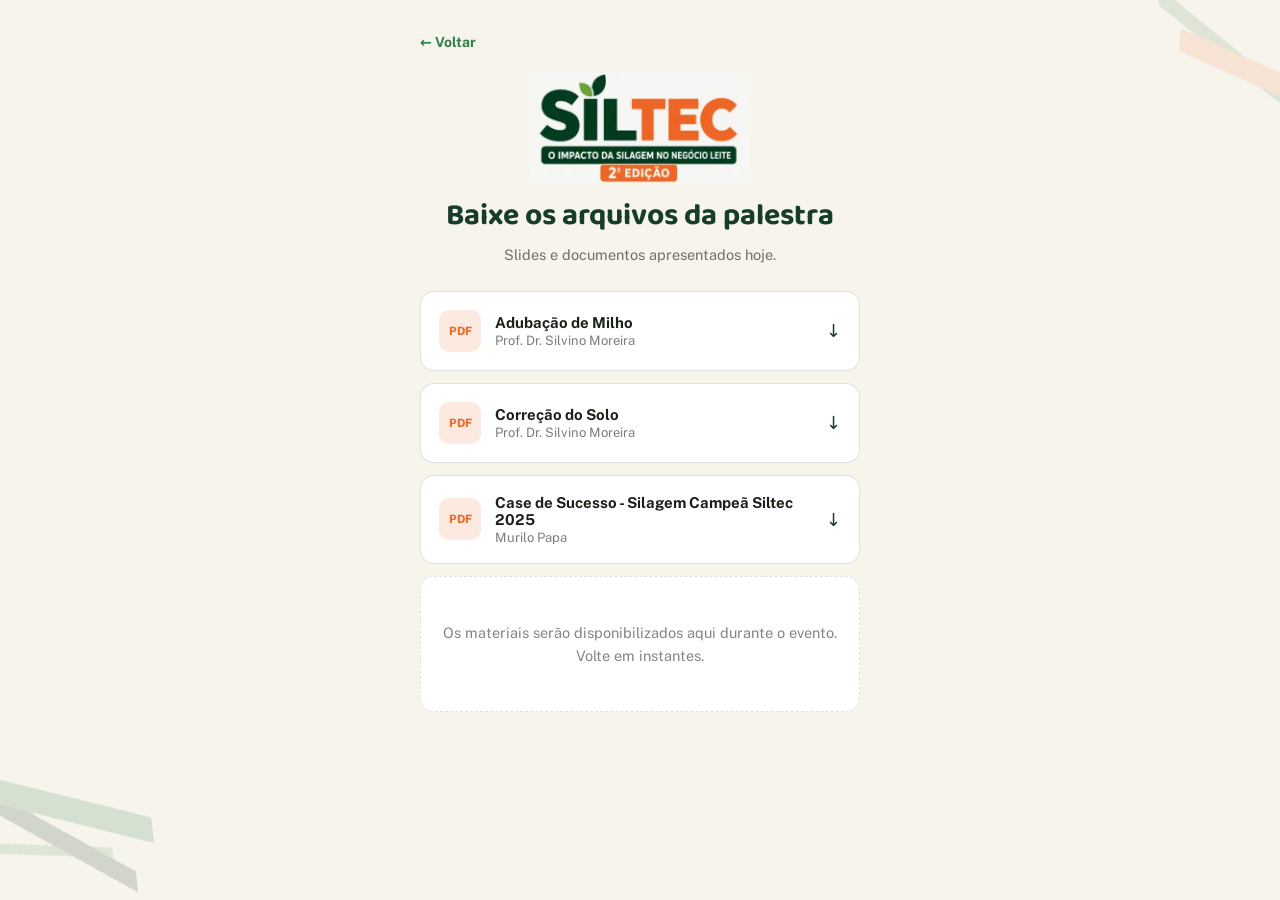
==== downloads.html @ ac6154fd "Update downloads.html" ====
<!DOCTYPE html>
<html lang="pt-BR">
<head>
<meta charset="UTF-8">
<meta name="viewport" content="width=device-width, initial-scale=1.0, maximum-scale=1">
<title>Materiais · SILTEC 2ª Edição</title>
<link rel="preconnect" href="https://fonts.googleapis.com">
<link rel="preconnect" href="https://fonts.gstatic.com" crossorigin>
<link href="https://fonts.googleapis.com/css2?family=Baloo+2:wght@600;700;800&family=Public+Sans:wght@400;500;600;700&display=swap" rel="stylesheet">
<link rel="stylesheet" href="styles.css">
<style>
  .file{
    display:flex; align-items:center; gap:14px;
    padding:18px; border-radius:14px;
    background:var(--paper); border:1px solid var(--line);
    text-decoration:none; color:var(--ink);
    margin-bottom:12px;
    transition:transform .15s ease, box-shadow .15s ease;
  }
  .file:active{ transform:scale(0.98); }
  .file:hover{ box-shadow:0 8px 20px -12px rgba(22,60,42,0.35); }
  .file .icon{
    flex-shrink:0; width:42px; height:42px; border-radius:10px;
    background:rgba(234,106,46,0.14); color:var(--orange);
    display:flex; align-items:center; justify-content:center;
    font-weight:800; font-size:11.5px;
  }
  .file .meta{ flex:1; min-width:0; }
  .file .meta .name{ font-weight:700; font-size:15px; }
  .file .meta .desc{ font-size:13px; color:rgba(27,33,25,0.58); margin-top:2px; }
  .file .dl{ font-size:18px; color:var(--green-deep); flex-shrink:0; }
  .empty{
    text-align:center; padding:44px 20px;
    border:1.5px dashed var(--line); border-radius:14px;
    color:rgba(27,33,25,0.55); font-size:14.5px; line-height:1.6;
    background:var(--paper);
  }
  .page-title{ text-align:center; margin-bottom:28px; }
  .page-title h2{
    font-family:'Baloo 2', sans-serif; font-weight:700;
    font-size:clamp(24px,6vw,30px); color:var(--green-deep); margin:0 0 6px;
  }
  .page-title p{ font-size:14.5px; color:rgba(27,33,25,0.62); margin:0; }
</style>
</head>
<body>
  <div class="wrap">
    <a class="back" href="index.html">← Voltar</a>
    <div class="mini-brand">
      <img src="logosiltec.jpg" alt="SILTEC 2ª Edição" class="mini-logo">
    </div>

    <div class="page-title">
      <h2>Baixe os arquivos da palestra</h2>
      <p>Slides e documentos apresentados hoje.</p>
    </div>

    <!-- ======================================================
         EDITE A LISTA ABAIXO: adicione um bloco <a class="file">
         para cada PDF, apontando para o arquivo dentro da pasta
         /materiais (ex: materiais/slides.pdf).
    ======================================================= -->
<a class="file" href="materiais/Adubação-milho-Siltec-13-Agosto 2026.pdf" download>
  <div class="icon">PDF</div>
  <div class="meta">
    <div class="name">Adubação de Milho</div>
    <div class="desc">Prof. Dr. Silvino Moreira</div>
  </div>
  <div class="dl">↓</div>
</a>

    <a class="file" href="materiais/Correcao Solo- Silvino Moreira - 13 agosto -2026.pdf" download>
  <div class="icon">PDF</div>
  <div class="meta">
    <div class="name">Correção do Solo</div>
    <div class="desc">Prof. Dr. Silvino Moreira</div>
  </div>
  <div class="dl">↓</div>
</a>

  <a class="file" href="materiais/caso-successo-Murilo-Papapdf" download>
  <div class="icon">PDF</div>
  <div class="meta">
    <div class="name">Case de Sucesso - Silagem Campeã Siltec 2025</div>
    <div class="desc">Murilo Papa</div>
  </div>
  <div class="dl">↓</div>
</a>

    
    <div id="fileList">
      <!-- Exemplo (remova o comentário e ajuste ao subir os PDFs):
      <a class="file" href="materiais/slides-palestra.pdf" download>
        <div class="icon">PDF</div>
        <div class="meta">
          <div class="name">Slides da palestra</div>
          <div class="desc">Apresentação completa · PDF</div>
        </div>
        <div class="dl">↓</div>
      </a>
      -->
    </div>

    <div class="empty" id="emptyMsg">
      Os materiais serão disponibilizados aqui durante o evento.<br>Volte em instantes.
    </div>
  </div>

  <script>
    const list = document.getElementById('fileList');
    const empty = document.getElementById('emptyMsg');
    if (list.querySelectorAll('.file').length > 0) empty.style.display = 'none';
  </script>
</body>
</html>
---- styles.css ----
:root{
  --green-deep:#163C2A;
  --green-mid:#2E7D46;
  --green-soft:#5FA85E;
  --orange:#EA6A2E;
  --orange-soft:#F2955A;
  --cream:#F7F4EC;
  --ink:#1B2119;
  --line: rgba(22,60,42,0.14);
  --paper:#FFFFFF;
}
*{box-sizing:border-box;}
html,body{margin:0;padding:0;}
body{
  min-height:100svh;
  background:var(--cream);
  color:var(--ink);
  font-family:'Public Sans', system-ui, sans-serif;
  position:relative;
  overflow-x:hidden;
}

/* ---- signature: corn-leaf motif in the corners, echoes the invite art ---- */
body::before, body::after{
  content:'';
  position:fixed;
  width:340px;
  height:340px;
  background-repeat:no-repeat;
  pointer-events:none;
  z-index:0;
  opacity:0.9;
}
body::before{
  left:-90px; bottom:-60px;
  background-image:
    linear-gradient(20deg, transparent 46%, var(--green-mid) 46% 52%, transparent 52%),
    linear-gradient(35deg, transparent 46%, var(--green-deep) 46% 51%, transparent 51%),
    linear-gradient(8deg, transparent 46%, var(--green-soft) 46% 50%, transparent 50%);
  background-size:70% 100%, 55% 85%, 40% 70%;
  background-position: 0 100%, 30px 100%, 60px 100%;
  transform:rotate(-6deg);
  opacity:0.16;
}
body::after{
  right:-100px; top:-70px;
  background-image:
    linear-gradient(200deg, transparent 46%, var(--orange) 46% 52%, transparent 52%),
    linear-gradient(215deg, transparent 46%, var(--green-mid) 46% 51%, transparent 51%);
  background-size:60% 90%, 45% 70%;
  background-position: 100% 0, 60% 10px;
  transform:rotate(4deg);
  opacity:0.12;
}
.wrap{ position:relative; z-index:1; max-width:480px; margin:0 auto; padding:32px 20px 60px; }

/* ---- brand block ---- */
.brand{ text-align:center; }
.brand .tag{
  display:inline-flex; align-items:center; gap:8px;
  border:1.5px solid var(--ink);
  border-radius:999px;
  padding:6px 18px;
  font-size:11.5px;
  font-weight:700;
  letter-spacing:0.18em;
  text-transform:uppercase;
  margin-bottom:18px;
  background:var(--paper);
}
.wordmark{
  font-family:'Baloo 2', sans-serif;
  font-weight:800;
  font-size:clamp(48px, 15vw, 76px);
  line-height:0.85;
  letter-spacing:-0.01em;
  margin:0 0 18px;
}
.wordmark .sil{ color:var(--green-mid); }
.wordmark .tec{ color:var(--orange); }

.pill-dark{
  display:inline-block;
  background:var(--green-deep);
  color:var(--cream);
  font-weight:700;
  font-size:13px;
  letter-spacing:0.01em;
  padding:11px 20px;
  border-radius:999px;
  margin-bottom:12px;
}
.pill-orange{
  display:inline-block;
  background:var(--orange);
  color:#fff;
  font-weight:800;
  font-size:12.5px;
  letter-spacing:0.04em;
  padding:7px 18px;
  border-radius:999px;
  margin-bottom:26px;
}

.logo-siltec{ max-width:320px; width:100%; height:auto; display:block; margin:0 auto 18px; }
.lead{ font-size:15px; line-height:1.55; color:rgba(27,33,25,0.72); margin:0 0 6px; max-width:380px; margin-left:auto; margin-right:auto; }
.programacao-img{ max-width:100%; width:100%; height:auto; display:block; border-radius:14px; margin:0 auto 8px; }
.logo-somma{ max-width:160px; width:100%; height:auto; display:block; margin:0 auto; }

.section-title{
  font-family:'Baloo 2', sans-serif;
  font-weight:700;
  font-size:20px;
  color:var(--green-deep);
  text-align:center;
  margin:36px 0 16px;
}

.sponsor-grid{
  display:grid;
  grid-template-columns:1fr 1fr;
  gap:12px;
  margin-bottom:8px;
}
.sponsor-cell{
  background:var(--paper);
  border:1px solid var(--line);
  border-radius:14px;
  height:96px;
  display:flex;
  align-items:center;
  justify-content:center;
  padding:14px;
  overflow:hidden;
}
.apoio-cell{
  background:var(--paper);
  border:1px solid var(--line);
  border-radius:14px;
  padding:16px;
  display:flex;
  align-items:center;
  justify-content:center;
}
.apoio-cell img{ max-width:100%; height:auto; display:block; }

.sponsor-grid-3{
  grid-template-columns:1fr 1fr 1fr;
  gap:10px;
}
.sponsor-grid-3 .sponsor-cell{
  height:78px;
  padding:10px;
}
.sponsor-cell img{
  max-width:100%;
  max-height:100%;
  width:auto;
  height:auto;
  object-fit:contain;
}

/* mini brand header for sub-pages */
.mini-brand{ display:flex; align-items:center; justify-content:center; gap:10px; margin-bottom:8px; }
.mini-wordmark{
  font-family:'Baloo 2', sans-serif;
  font-weight:800;
  font-size:26px;
  letter-spacing:-0.01em;
}
.mini-wordmark .sil{ color:var(--green-mid); }
.mini-wordmark .tec{ color:var(--orange); }
.mini-edition{
  font-size:10.5px; font-weight:700; color:var(--orange);
  border:1.3px solid var(--orange); border-radius:999px;
  padding:3px 9px; letter-spacing:0.02em;
}

.mini-logo{ max-width:220px; width:100%; height:auto; display:block; margin:0 auto; }

/* ---- meta row: date / location ---- */
.meta-row{
  display:flex;
  gap:10px;
  background:var(--paper);
  border:1px solid var(--line);
  border-radius:16px;
  padding:16px;
  margin:6px 0 26px;
  text-align:left;
}
.meta-item{ flex:1; display:flex; gap:10px; align-items:flex-start; }
.meta-item .ico{
  flex-shrink:0; width:34px; height:34px; border-radius:9px;
  background:rgba(46,125,70,0.12); color:var(--green-mid);
  display:flex; align-items:center; justify-content:center;
}
.meta-item .lbl{ font-size:10.5px; font-weight:700; letter-spacing:0.08em; text-transform:uppercase; color:var(--green-mid); }
.meta-item .val{ font-size:13.5px; font-weight:700; color:var(--ink); line-height:1.3; margin-top:1px; }
.meta-div{ width:1px; background:var(--line); margin:2px 0; }

/* ---- feature chips ---- */
.chips{
  display:flex;
  background:var(--green-deep);
  border-radius:16px;
  padding:16px 10px;
  margin-bottom:28px;
}
.chip{ flex:1; text-align:center; color:var(--cream); }
.chip .ico{ margin:0 auto 8px; width:30px; height:30px; color:var(--green-soft); }
.chip .lbl{ font-size:11px; font-weight:700; line-height:1.25; }

/* ---- horizon divider ---- */
.horizon{ position:relative; height:1px; background:var(--line); margin:0 0 26px; }
.horizon::after{
  content:''; position:absolute; left:50%; top:50%;
  width:8px; height:8px; background:var(--orange); border-radius:50%;
  transform:translate(-50%,-50%);
  box-shadow:0 0 0 6px rgba(234,106,46,0.14);
}

/* ---- buttons ---- */
.actions{ display:flex; flex-direction:column; gap:14px; }
.btn{
  display:flex; align-items:center; justify-content:space-between; gap:14px;
  width:100%; padding:20px 24px; border-radius:14px;
  text-decoration:none; font-weight:700; font-size:17px;
  border:1.5px solid transparent;
  transition:transform .15s ease, box-shadow .15s ease, background .15s ease;
  -webkit-tap-highlight-color:transparent;
}
.btn:active{ transform:scale(0.98); }
.btn-primary{ background:var(--green-deep); color:var(--cream); box-shadow:0 10px 22px -10px rgba(22,60,42,0.55); }
.btn-primary:hover{ background:#0f2c1e; }
.btn-secondary{ background:var(--paper); color:var(--green-deep); border-color:var(--green-deep); }
.btn-secondary:hover{ background:rgba(22,60,42,0.05); }
.btn .label{ text-align:left; }
.btn .label small{ display:block; font-weight:500; font-size:12.5px; opacity:0.75; margin-top:2px; }
.btn .arrow{ font-size:20px; flex-shrink:0; }

.back{
  display:inline-flex; align-items:center; gap:6px; font-size:14px; font-weight:700;
  color:var(--green-mid); text-decoration:none; margin-bottom:22px;
}

footer.brand-footer{
  margin-top:34px; text-align:center;
  display:flex; flex-direction:column; align-items:center; gap:2px;
}
.somma-mark{ font-family:'Baloo 2', sans-serif; font-weight:800; font-size:18px; letter-spacing:-0.01em; }
.somma-mark .s1{ color:var(--green-mid); }
.somma-mark .s2{ color:var(--orange); }
.somma-mark .s3{ color:var(--green-deep); }
.somma-sub{ font-size:10px; font-weight:700; letter-spacing:0.14em; text-transform:uppercase; color:var(--orange-soft); }

@media (prefers-reduced-motion: reduce){ .btn{ transition:none; } }
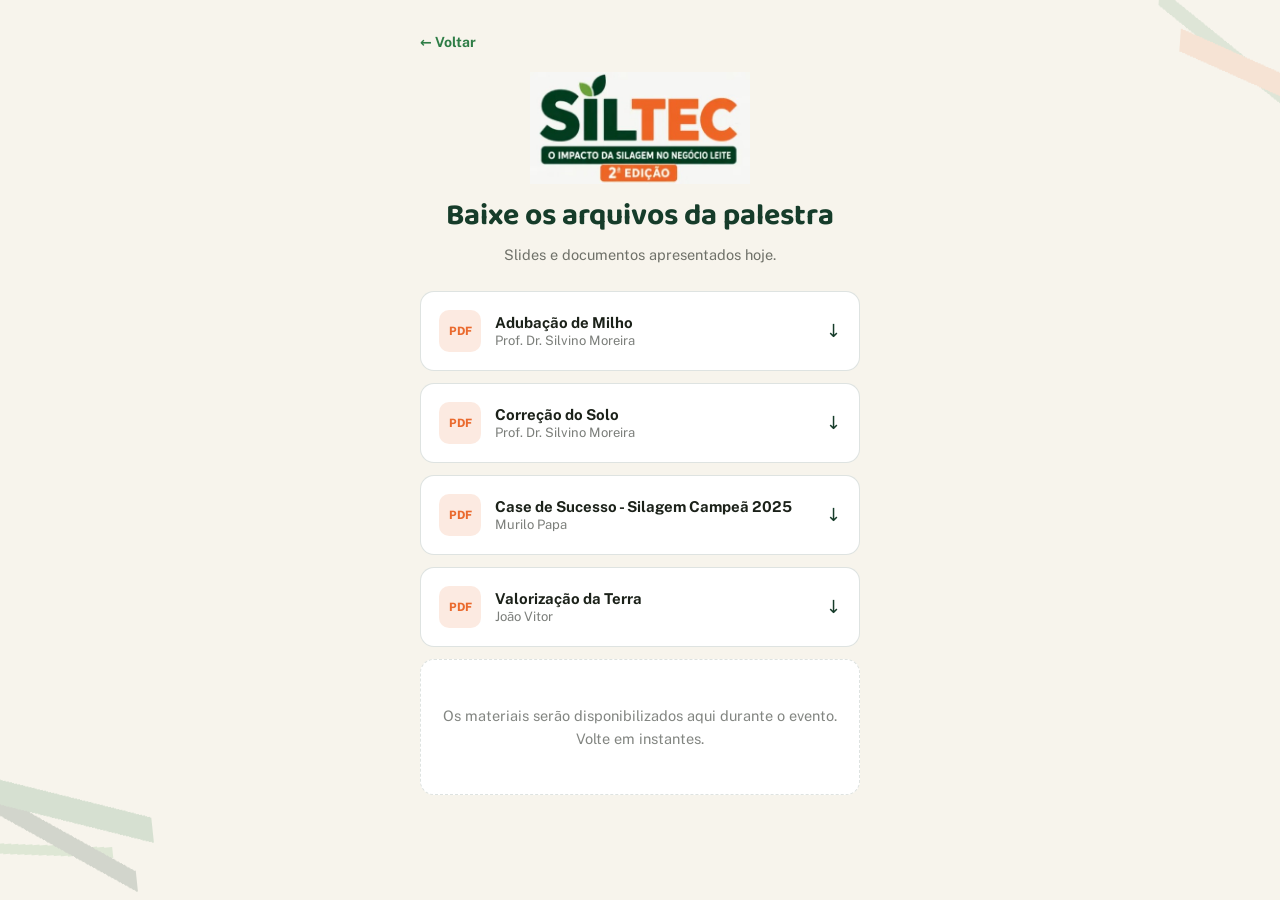
==== commit 652f2191: "Update downloads.html" ====
--- a/downloads.html
+++ b/downloads.html
@@ -78,14 +78,24 @@
   <div class="dl">↓</div>
 </a>
 
-  <a class="file" href="materiais/caso-successo-Murilo-Papapdf" download>
+  <a class="file" href="materiais/caso-successo-Murilo-Papa.pdf" download>
   <div class="icon">PDF</div>
   <div class="meta">
-    <div class="name">Case de Sucesso - Silagem Campeã Siltec 2025</div>
+    <div class="name">Case de Sucesso - Silagem Campeã 2025</div>
     <div class="desc">Murilo Papa</div>
   </div>
   <div class="dl">↓</div>
 </a>
+
+     <a class="file" href="materiais/valorização-terra-joao-vitor.pdf" download>
+  <div class="icon">PDF</div>
+  <div class="meta">
+    <div class="name">Valorização da Terra</div>
+    <div class="desc">João Vitor</div>
+  </div>
+  <div class="dl">↓</div>
+</a>
+
 
     
     <div id="fileList">
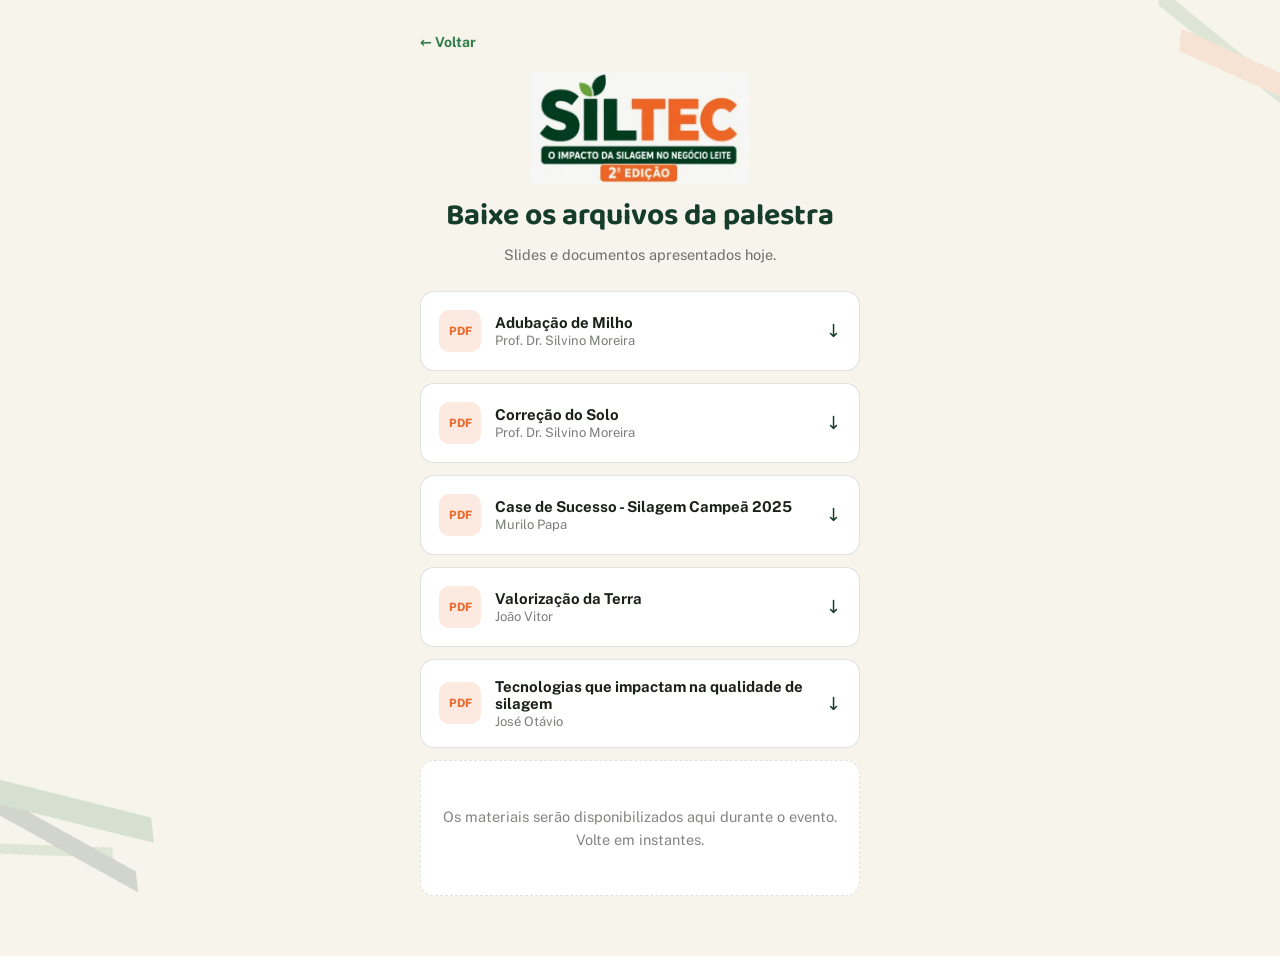
==== commit 57d46fdf: "Update downloads.html" ====
--- a/downloads.html
+++ b/downloads.html
@@ -96,6 +96,14 @@
   <div class="dl">↓</div>
 </a>
 
+    <a class="file" href="materiais/tecnilogias-silagem-josé-Otávio.pdf" download>
+  <div class="icon">PDF</div>
+  <div class="meta">
+    <div class="name">Tecnologias que impactam na qualidade de silagem</div>
+    <div class="desc">José Otávio</div>
+  </div>
+  <div class="dl">↓</div>
+</a>
 
     
     <div id="fileList">
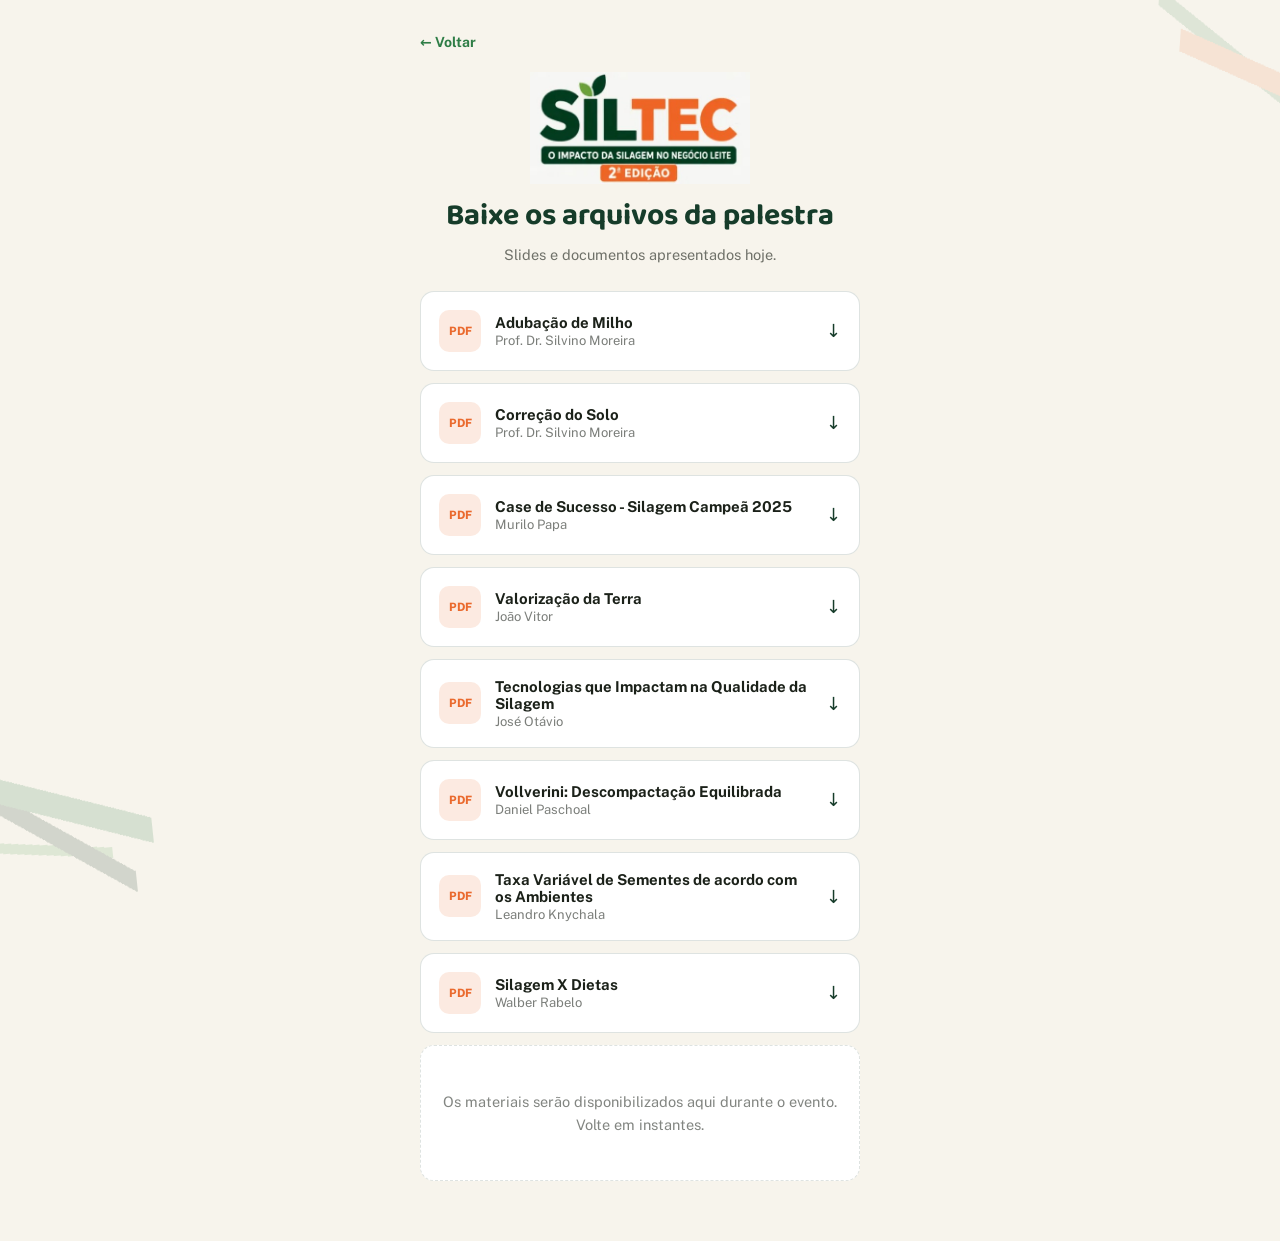
==== commit 65748abc: "Update downloads.html" ====
--- a/downloads.html
+++ b/downloads.html
@@ -99,8 +99,35 @@
     <a class="file" href="materiais/tecnilogias-silagem-josé-Otávio.pdf" download>
   <div class="icon">PDF</div>
   <div class="meta">
-    <div class="name">Tecnologias que impactam na qualidade de silagem</div>
+    <div class="name">Tecnologias que Impactam na Qualidade da Silagem</div>
     <div class="desc">José Otávio</div>
+  </div>
+  <div class="dl">↓</div>
+</a>
+
+<a class="file" href="materiais/vollverini-Decompaction-daniel-paschoal.pdf" download>
+  <div class="icon">PDF</div>
+  <div class="meta">
+    <div class="name">Vollverini: Descompactação Equilibrada</div>
+    <div class="desc">Daniel Paschoal</div>
+  </div>
+  <div class="dl">↓</div>
+</a>
+
+<a class="file" href="materiais/taxa-semente-de-acordo-ambiente-leandro-knychala.pdf" download>
+  <div class="icon">PDF</div>
+  <div class="meta">
+    <div class="name">Taxa Variável de Sementes de acordo com os Ambientes</div>
+    <div class="desc">Leandro Knychala</div>
+  </div>
+  <div class="dl">↓</div>
+</a>
+    
+<a class="file" href="materiais/silagem-dietas-walber-rabelo.pdf" download>
+  <div class="icon">PDF</div>
+  <div class="meta">
+    <div class="name">Silagem X Dietas</div>
+    <div class="desc">Walber Rabelo</div>
   </div>
   <div class="dl">↓</div>
 </a>
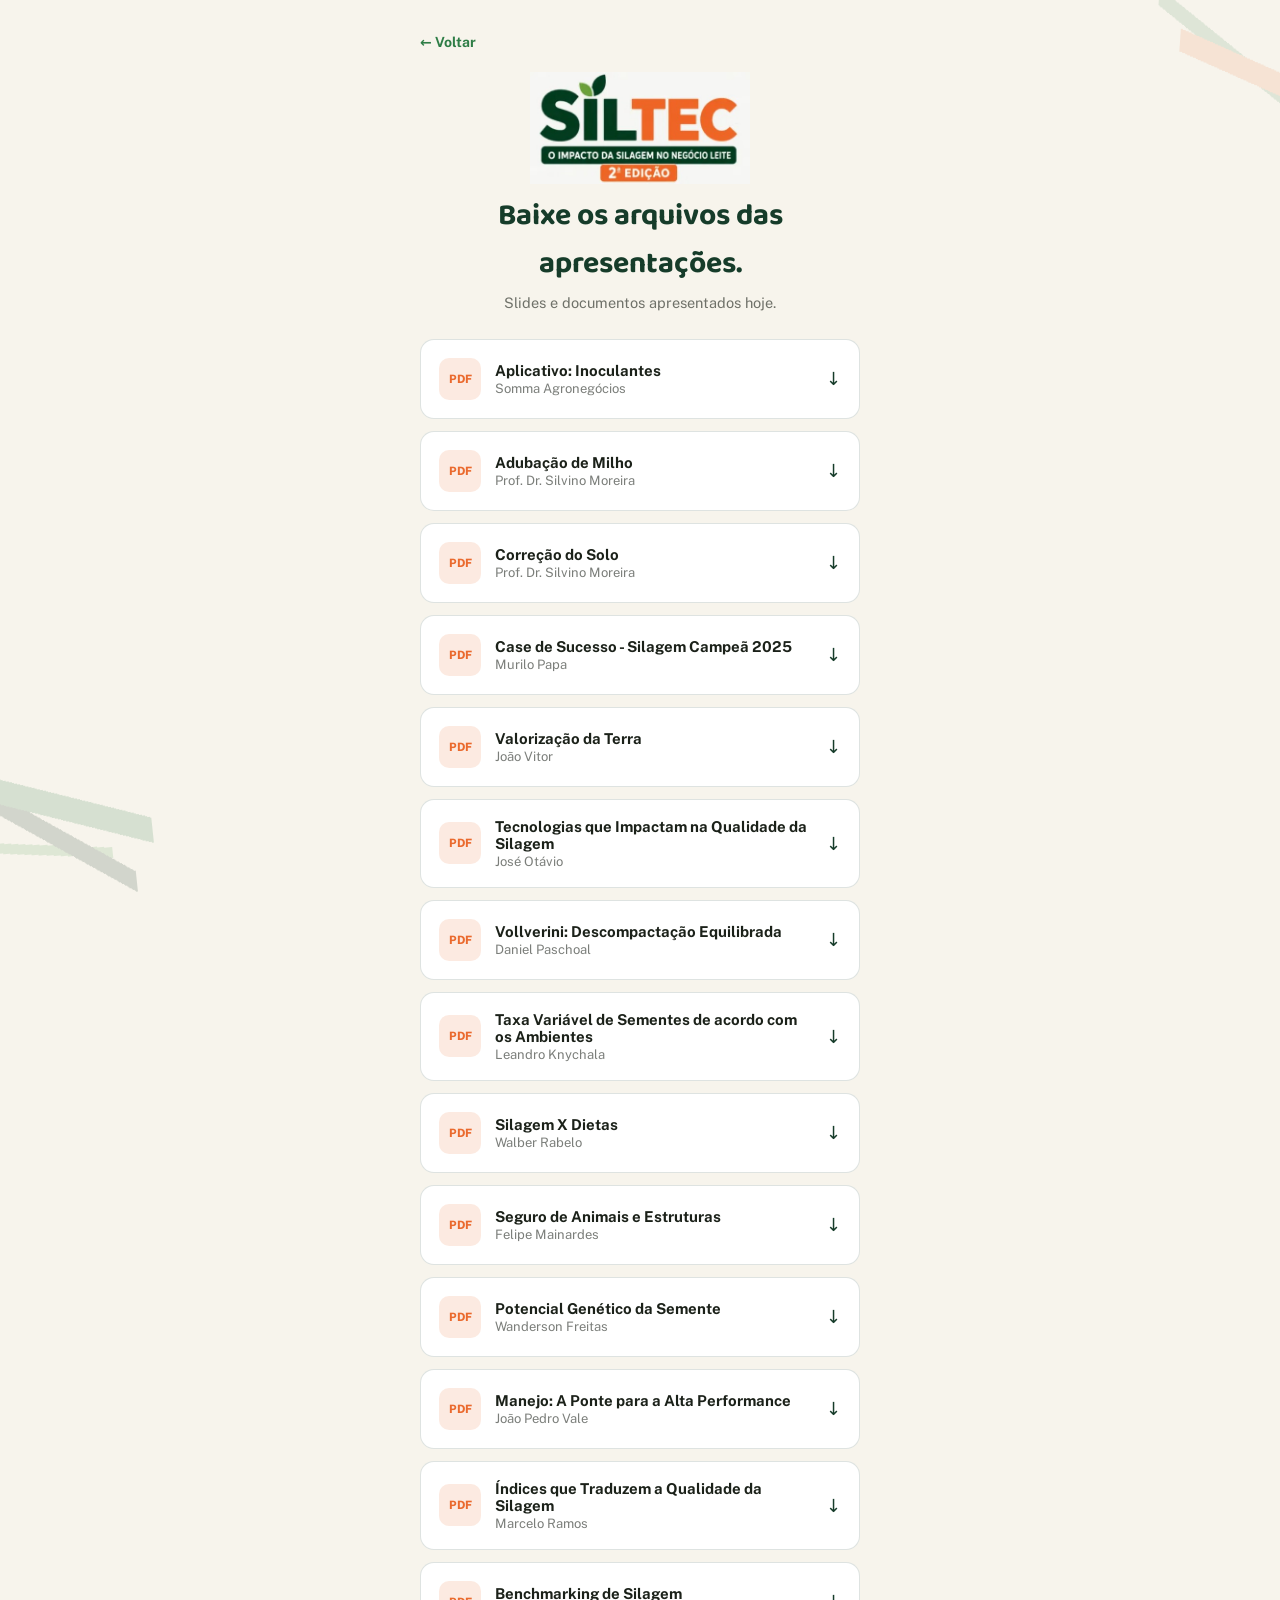
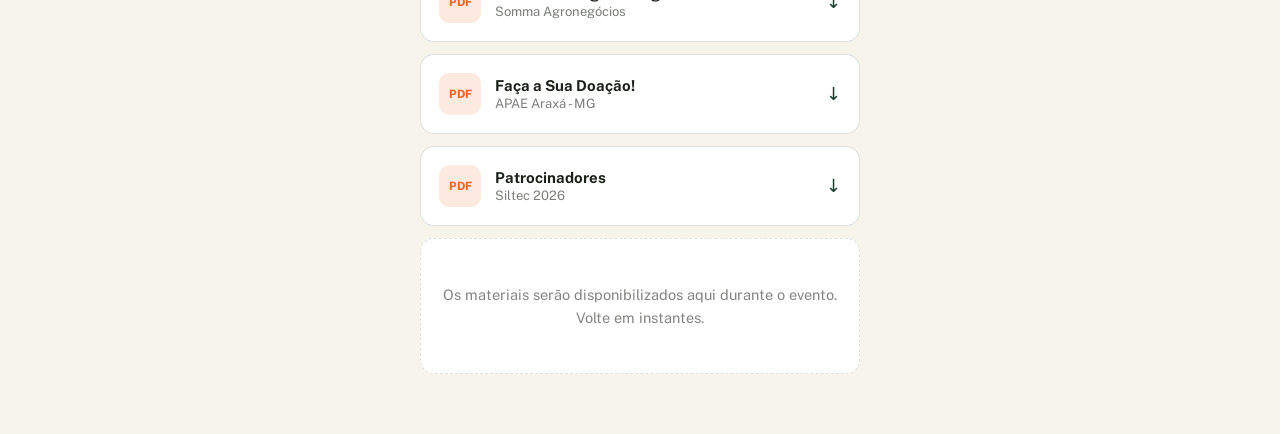
==== commit d2e7339c: "Update downloads.html" ====
--- a/downloads.html
+++ b/downloads.html
@@ -51,7 +51,7 @@
     </div>
 
     <div class="page-title">
-      <h2>Baixe os arquivos da palestra</h2>
+      <h2>Baixe os arquivos das apresentações.</h2>
       <p>Slides e documentos apresentados hoje.</p>
     </div>
 
@@ -60,7 +60,18 @@
          para cada PDF, apontando para o arquivo dentro da pasta
          /materiais (ex: materiais/slides.pdf).
     ======================================================= -->
-<a class="file" href="materiais/Adubação-milho-Siltec-13-Agosto 2026.pdf" download>
+
+    
+     <a class="file" href="materiais/aplicativo-inoculante.pdf" download>
+  <div class="icon">PDF</div>
+  <div class="meta">
+    <div class="name">Aplicativo: Inoculantes</div>
+    <div class="desc">Somma Agronegócios</div>
+  </div>
+  <div class="dl">↓</div>
+</a>        
+    
+    <a class="file" href="materiais/Adubação-milho-Siltec-13-Agosto 2026.pdf" download>
   <div class="icon">PDF</div>
   <div class="meta">
     <div class="name">Adubação de Milho</div>
@@ -132,7 +143,69 @@
   <div class="dl">↓</div>
 </a>
 
-    
+<a class="file" href="materiais/seguro-vacas-general-fields.pdf" download>
+  <div class="icon">PDF</div>
+  <div class="meta">
+    <div class="name">Seguro de Animais e Estruturas</div>
+    <div class="desc">Felipe Mainardes</div>
+  </div>
+  <div class="dl">↓</div>
+</a>
+
+<a class="file" href="materiais/potencial-genetico-da-semente-Wanderson-freitas.pdf" download>
+  <div class="icon">PDF</div>
+  <div class="meta">
+    <div class="name">Potencial Genético da Semente</div>
+    <div class="desc">Wanderson Freitas</div>
+  </div>
+  <div class="dl">↓</div>
+</a>
+
+<a class="file" href="materiais/Manejo-e-alta-performance-joao-pedro-vale.pdf" download>
+  <div class="icon">PDF</div>
+  <div class="meta">
+    <div class="name">Manejo: A Ponte para a Alta Performance</div>
+    <div class="desc">João Pedro Vale</div>
+  </div>
+  <div class="dl">↓</div>
+</a>
+
+    <a class="file" href="materiais/indices-qualidade-silagem-MARCELO-RAMOS.pdf" download>
+  <div class="icon">PDF</div>
+  <div class="meta">
+    <div class="name">Índices que Traduzem a Qualidade da Silagem</div>
+    <div class="desc">Marcelo Ramos</div>
+  </div>
+  <div class="dl">↓</div>
+</a>
+
+<a class="file" href="materiais/benchmarking-somma.pdf" download>
+  <div class="icon">PDF</div>
+  <div class="meta">
+    <div class="name">Benchmarking de Silagem</div>
+    <div class="desc">Somma Agronegócios</div>
+  </div>
+  <div class="dl">↓</div>
+</a>
+    
+<a class="file" href="materiais/APAE-Doação.pdf" download>
+  <div class="icon">PDF</div>
+  <div class="meta">
+    <div class="name">Faça a Sua Doação!</div>
+    <div class="desc">APAE Araxá - MG</div>
+  </div>
+  <div class="dl">↓</div>
+</a>
+
+    <a class="file" href="materiais/patrocinadores.pdf" download>
+  <div class="icon">PDF</div>
+  <div class="meta">
+    <div class="name">Patrocinadores</div>
+    <div class="desc">Siltec 2026</div>
+  </div>
+  <div class="dl">↓</div>
+</a>
+
     <div id="fileList">
       <!-- Exemplo (remova o comentário e ajuste ao subir os PDFs):
       <a class="file" href="materiais/slides-palestra.pdf" download>
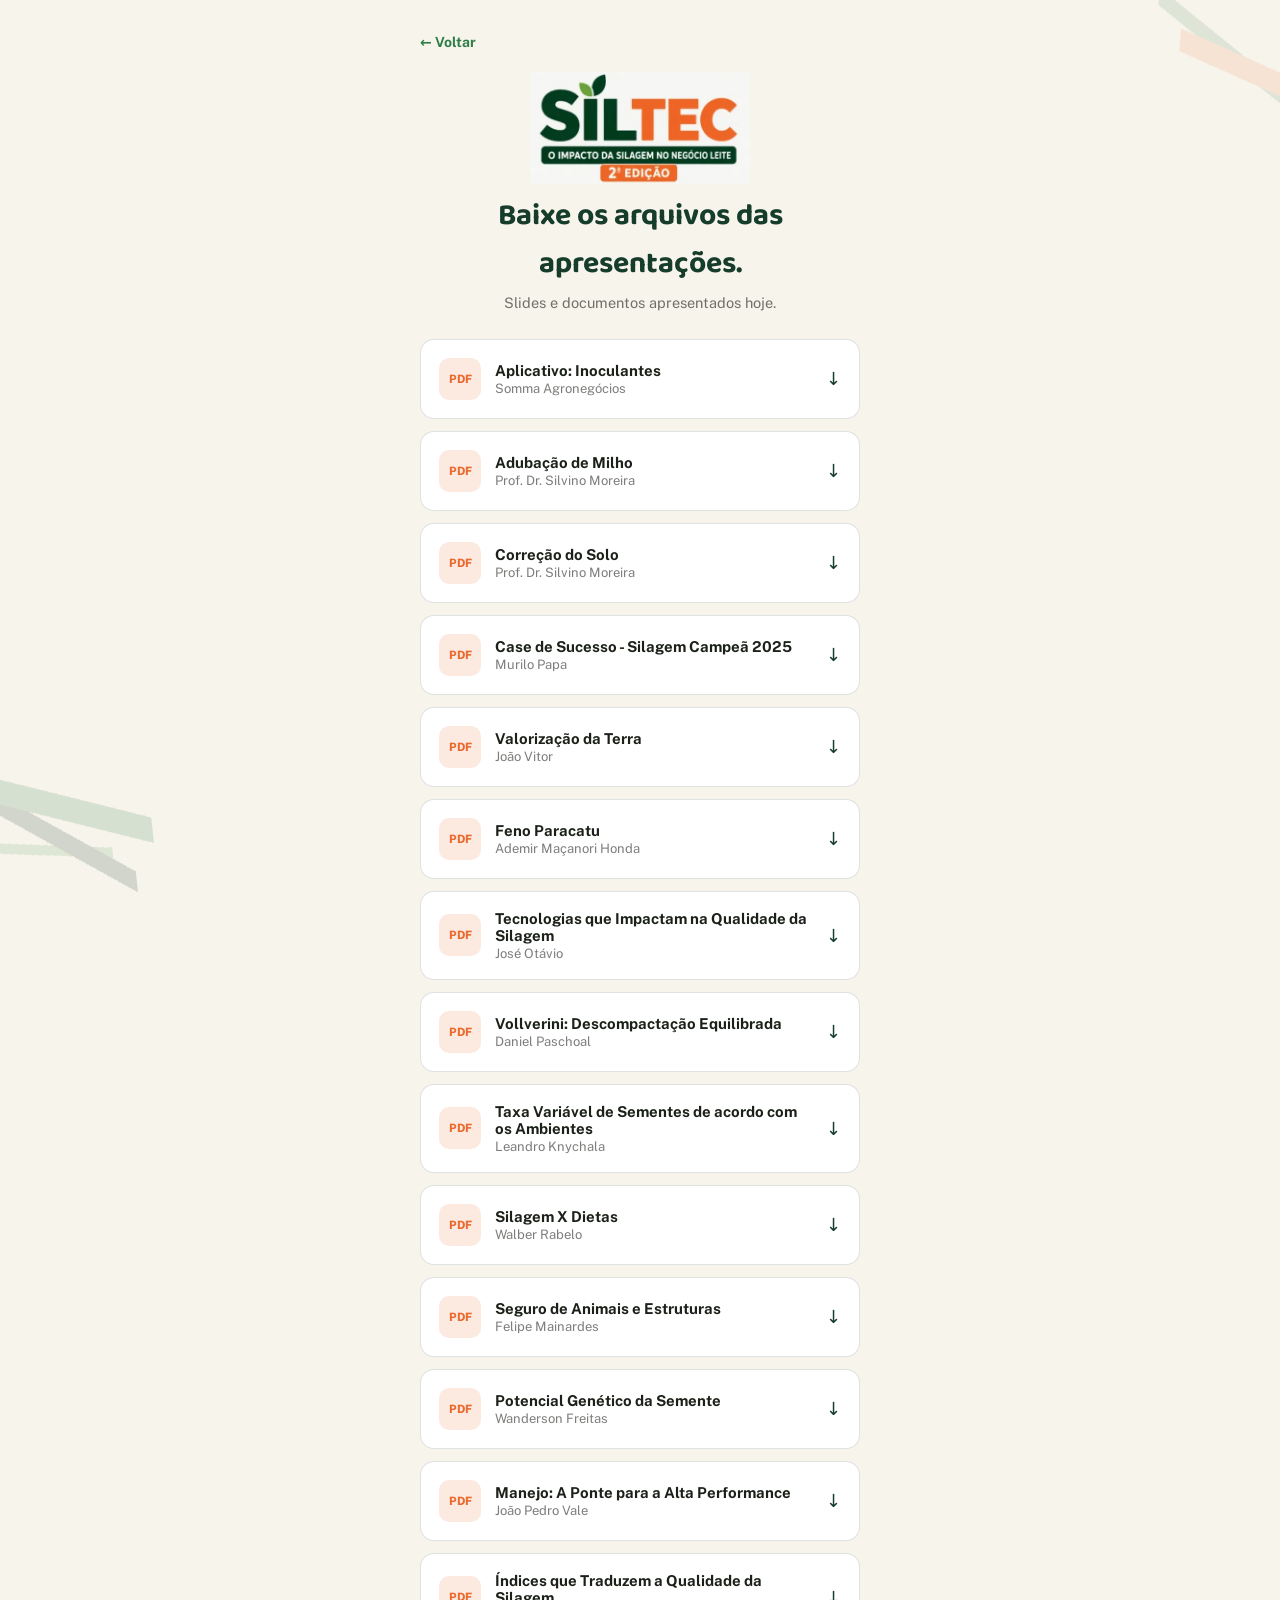
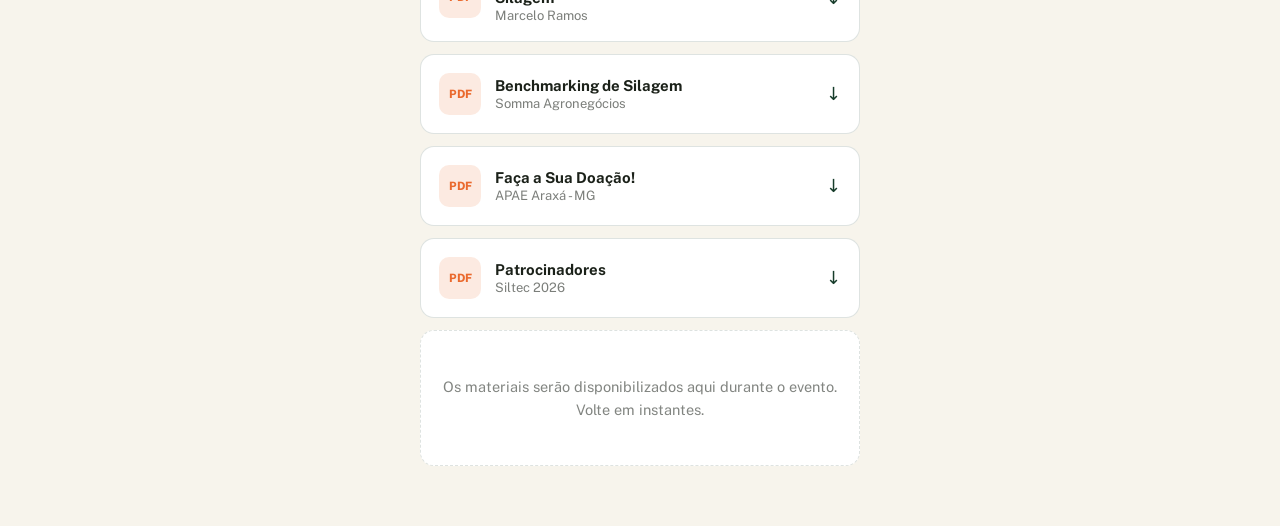
==== commit 1d71d97e: "Update downloads.html" ====
--- a/downloads.html
+++ b/downloads.html
@@ -107,6 +107,20 @@
   <div class="dl">↓</div>
 </a>
 
+
+
+<a class="file" href="materiais/fENO-PARACATU.pdf" download>
+  <div class="icon">PDF</div>
+  <div class="meta">
+    <div class="name">Feno Paracatu</div>
+    <div class="desc">Ademir Maçanori Honda</div>
+  </div>
+  <div class="dl">↓</div>
+</a>
+
+
+
+    
     <a class="file" href="materiais/tecnilogias-silagem-josé-Otávio.pdf" download>
   <div class="icon">PDF</div>
   <div class="meta">
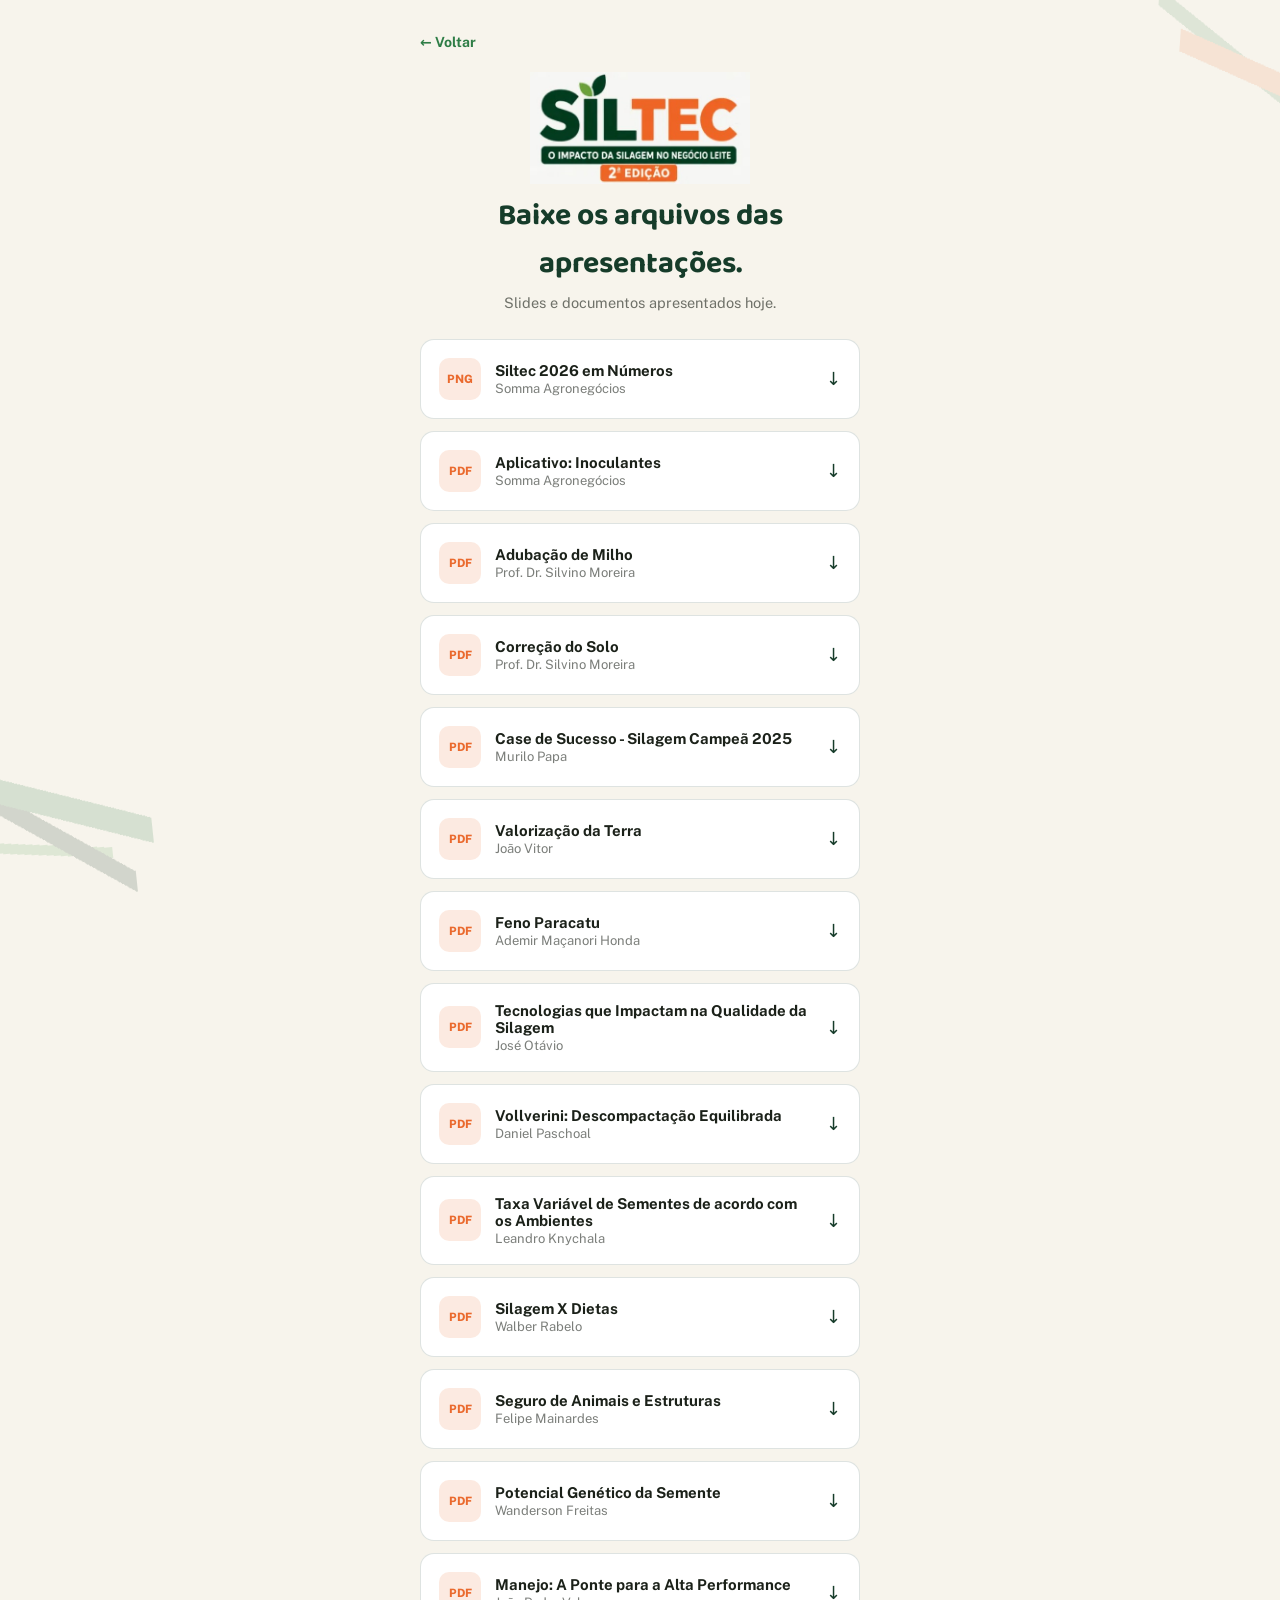
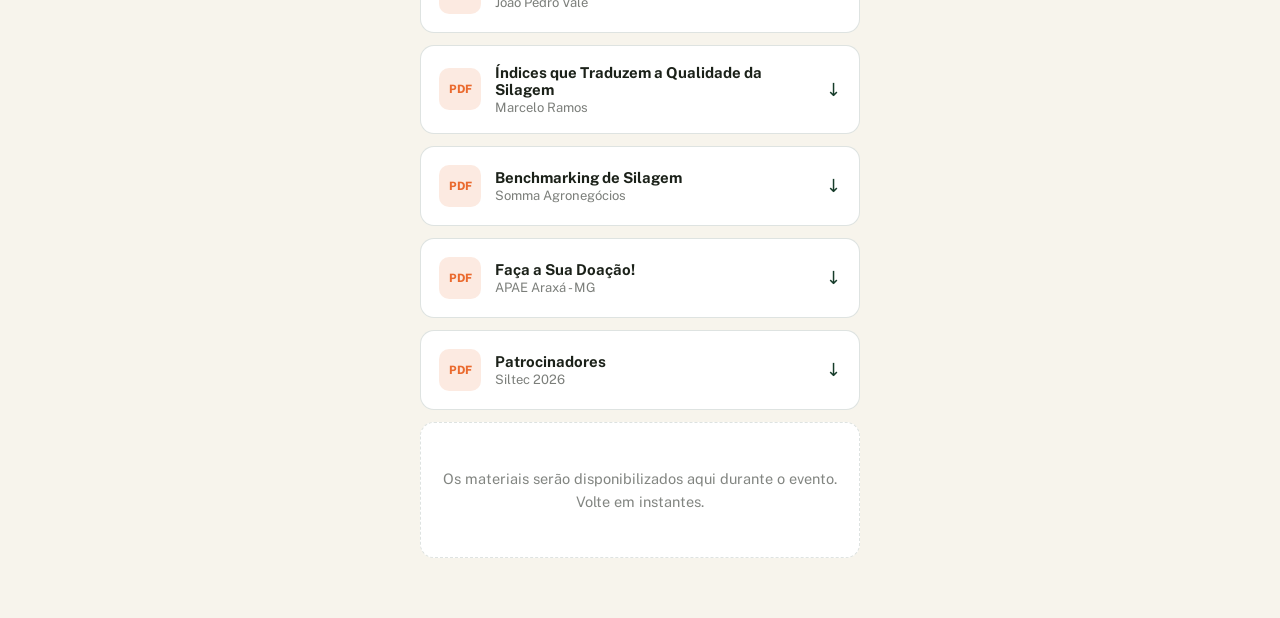
==== commit 051c431d: "Update downloads.html" ====
--- a/downloads.html
+++ b/downloads.html
@@ -61,6 +61,17 @@
          /materiais (ex: materiais/slides.pdf).
     ======================================================= -->
 
+
+
+ <a class="file" href="materiais/números.png" download>
+  <div class="icon">PNG</div>
+  <div class="meta">
+    <div class="name">Siltec 2026 em Números</div>
+    <div class="desc">Somma Agronegócios</div>
+  </div>
+  <div class="dl">↓</div>
+</a>      
+
     
      <a class="file" href="materiais/aplicativo-inoculante.pdf" download>
   <div class="icon">PDF</div>
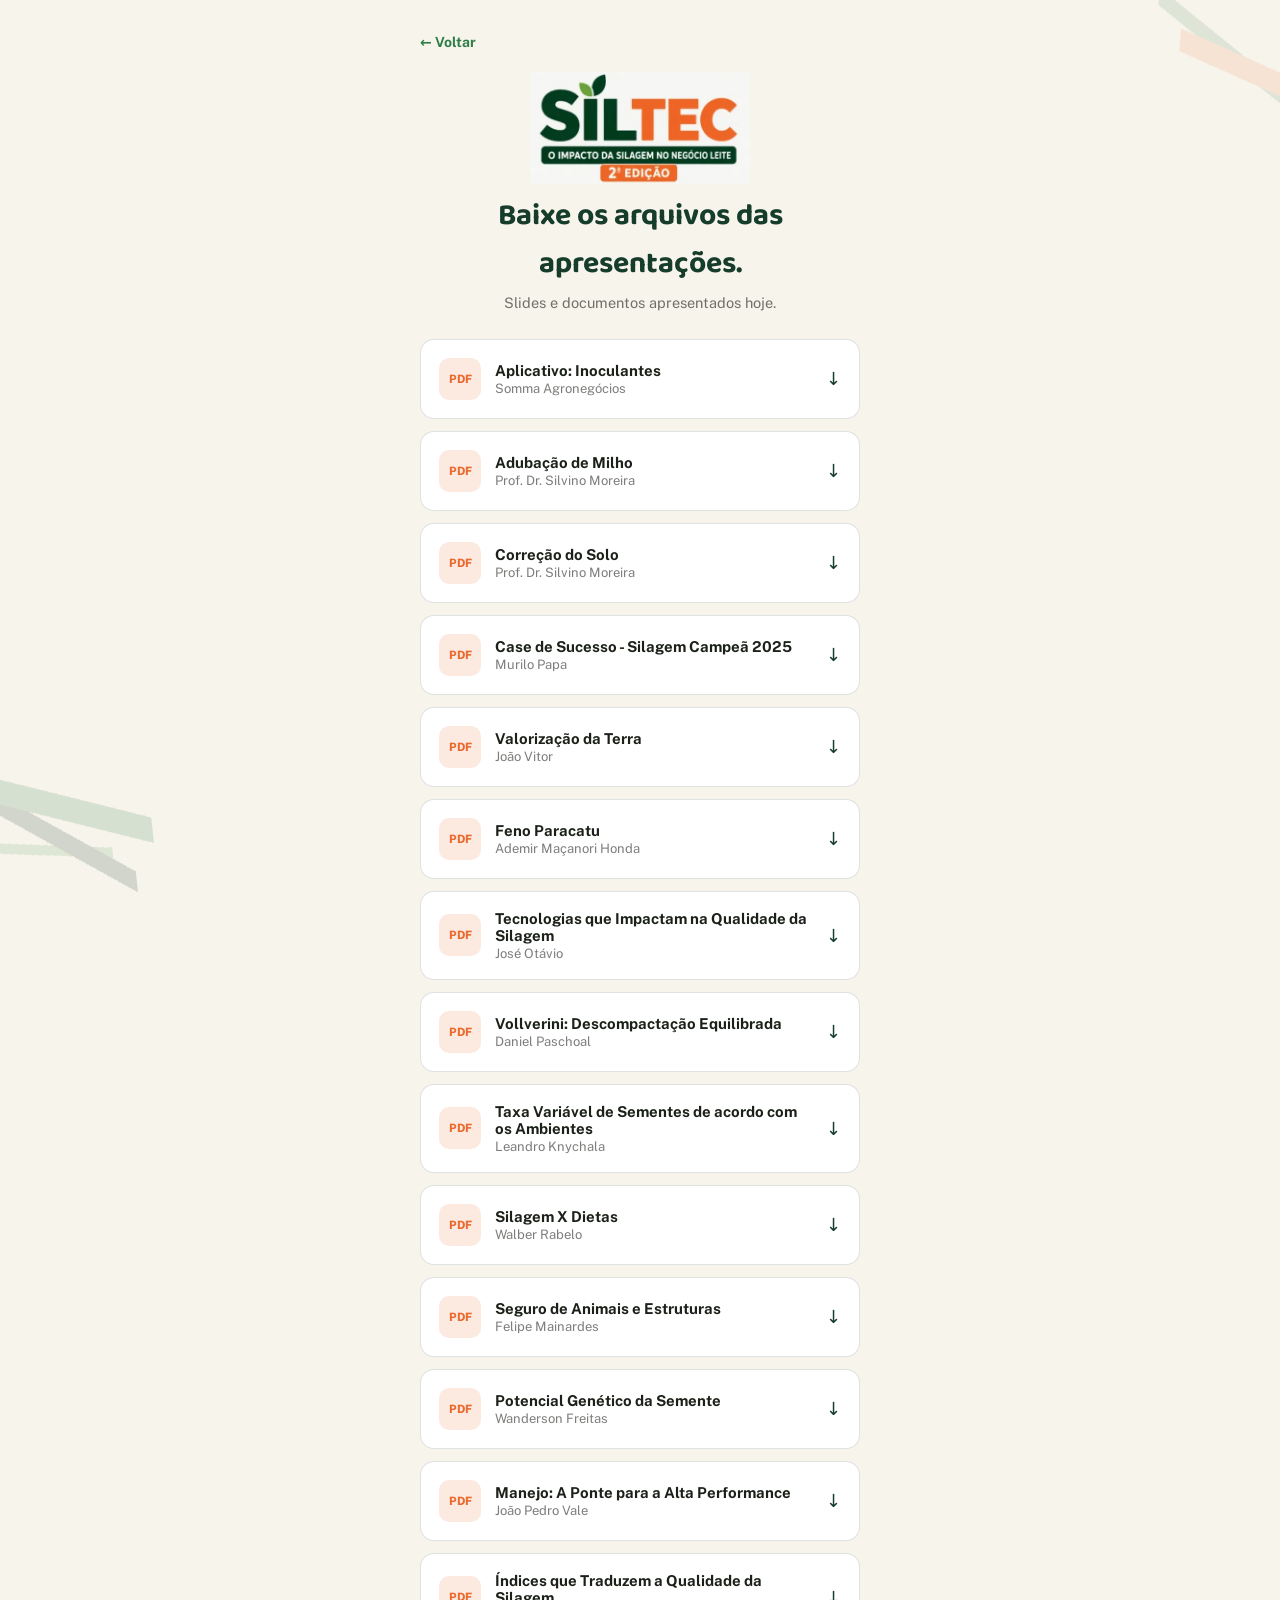
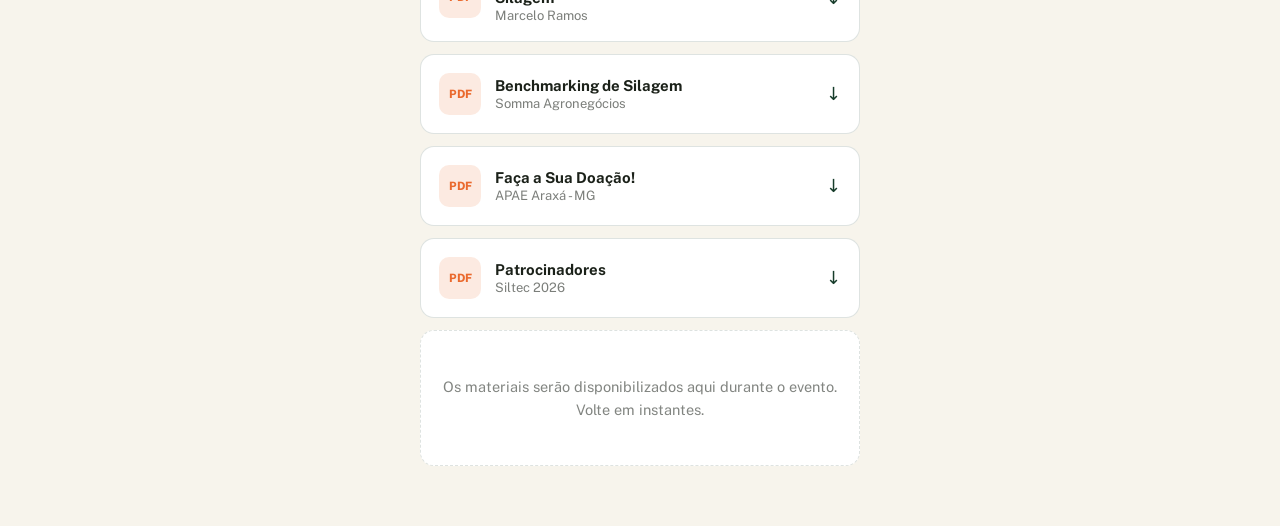
==== commit 6bee7169: "Update downloads.html" ====
--- a/downloads.html
+++ b/downloads.html
@@ -62,17 +62,7 @@
     ======================================================= -->
 
 
-
- <a class="file" href="materiais/números.png" download>
-  <div class="icon">PNG</div>
-  <div class="meta">
-    <div class="name">Siltec 2026 em Números</div>
-    <div class="desc">Somma Agronegócios</div>
-  </div>
-  <div class="dl">↓</div>
-</a>      
-
-    
+   
      <a class="file" href="materiais/aplicativo-inoculante.pdf" download>
   <div class="icon">PDF</div>
   <div class="meta">
